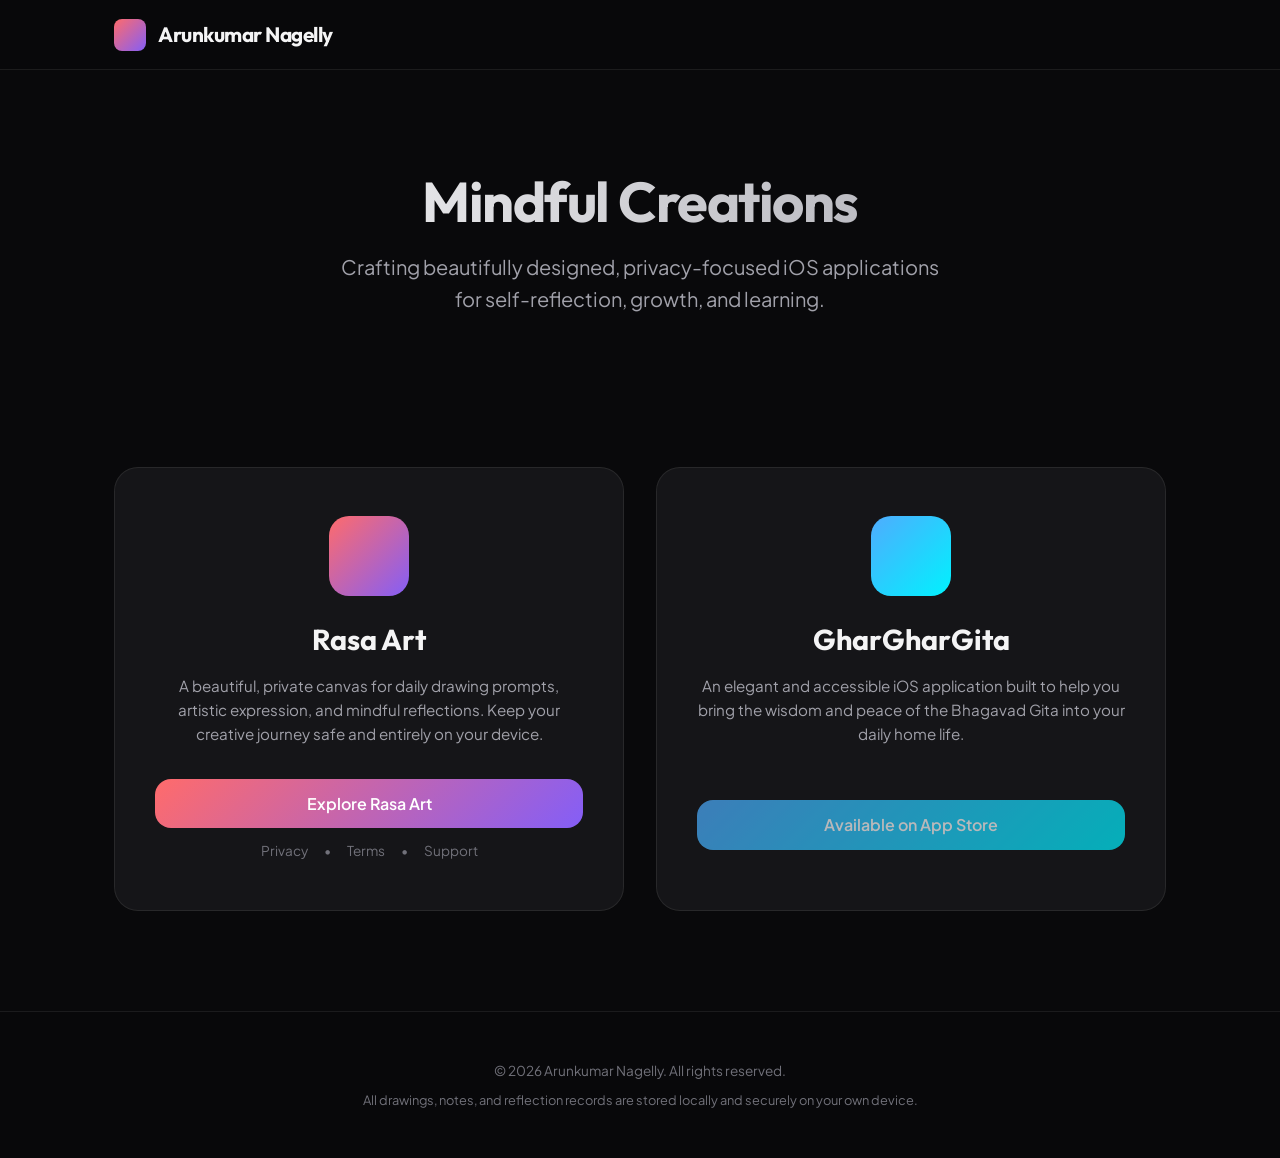
==== index.html @ 103f758f "Initial commit of Rasa Art and GharGharGita website" ====
<!DOCTYPE html>
<html lang="en">
<head>
    <meta charset="UTF-8">
    <meta name="viewport" content="width=device-width, initial-scale=1.0">
    <title>Arunkumar Nagelly - iOS Apps</title>
    <meta name="description" content="Official website of Arunkumar Nagelly, creator of mindful iOS apps including Rasa Art and GharGharGita.">
    <!-- OpenGraph Tags -->
    <meta property="og:title" content="Arunkumar Nagelly - iOS Apps">
    <meta property="og:description" content="Official website of Arunkumar Nagelly, creator of mindful iOS apps including Rasa Art and GharGharGita.">
    <meta property="og:type" content="website">
    
    <link rel="stylesheet" href="styles.css">
</head>
<body>
    <header>
        <div class="container nav-container">
            <a href="index.html" class="logo-link">
                <span class="logo-icon"></span>
                <span>Arunkumar Nagelly</span>
            </a>
        </div>
    </header>

    <main class="container">
        <section class="hero">
            <h1 class="hero-title">Mindful Creations</h1>
            <p class="hero-tagline">Crafting beautifully designed, privacy-focused iOS applications for self-reflection, growth, and learning.</p>
        </section>

        <section class="portal-grid">
            <!-- Rasa Art Card -->
            <div class="app-card rasa-card">
                <div class="logo-icon" style="width: 80px; height: 80px; border-radius: 20px; margin-bottom: 20px;"></div>
                <h2 class="app-card-title">Rasa Art</h2>
                <p class="app-card-desc">A beautiful, private canvas for daily drawing prompts, artistic expression, and mindful reflections. Keep your creative journey safe and entirely on your device.</p>
                <a href="rasaart/index.html" class="app-card-btn" style="background: var(--accent-rasa); border: none;">Explore Rasa Art</a>
                <div class="app-card-links">
                    <a href="rasaart/privacy.html">Privacy</a> • 
                    <a href="rasaart/terms.html">Terms</a> • 
                    <a href="rasaart/support.html">Support</a>
                </div>
            </div>

            <!-- GharGharGita Card -->
            <div class="app-card gita-card">
                <div class="logo-icon gita" style="width: 80px; height: 80px; border-radius: 20px; margin-bottom: 20px;"></div>
                <h2 class="app-card-title">GharGharGita</h2>
                <p class="app-card-desc">An elegant and accessible iOS application built to help you bring the wisdom and peace of the Bhagavad Gita into your daily home life.</p>
                <a href="#" class="app-card-btn" style="background: var(--accent-gita); border: none; opacity: 0.7; cursor: not-allowed;">Available on App Store</a>
            </div>
        </section>
    </main>

    <footer>
        <div class="container">
            <p>&copy; 2026 Arunkumar Nagelly. All rights reserved.</p>
            <p style="margin-top: 8px; font-size: 0.8rem; color: var(--text-muted);">All drawings, notes, and reflection records are stored locally and securely on your own device.</p>
        </div>
    </footer>
</body>
</html>
---- styles.css ----
/* styles.css */
@import url('https://fonts.googleapis.com/css2?family=Outfit:wght@300;400;500;600;700&family=Plus+Jakarta+Sans:ital,wght@0,300;0,400;0,500;0,600;0,700;1,400&display=swap');

:root {
    --bg-primary: #09090b;
    --bg-secondary: #18181b;
    --bg-card: rgba(28, 28, 30, 0.7);
    --border-color: rgba(255, 255, 255, 0.08);
    
    --text-primary: #f4f4f5;
    --text-secondary: #a1a1aa;
    --text-muted: #71717a;
    
    --accent-glow: linear-gradient(135deg, #ff4e50 0%, #f9d423 100%);
    --accent-rasa: linear-gradient(135deg, #ff6b6b 0%, #845ef7 100%);
    --accent-gita: linear-gradient(135deg, #4facfe 0%, #00f2fe 100%);
    
    --font-heading: 'Outfit', -apple-system, BlinkMacSystemFont, "Segoe UI", Roboto, sans-serif;
    --font-body: 'Plus Jakarta Sans', -apple-system, BlinkMacSystemFont, "Segoe UI", Roboto, sans-serif;
    
    --transition-smooth: all 0.3s cubic-bezier(0.16, 1, 0.3, 1);
    --border-radius-lg: 24px;
    --border-radius-md: 16px;
    --border-radius-sm: 8px;
    --max-width: 1100px;
}

* {
    box-sizing: border-box;
    margin: 0;
    padding: 0;
}

html, body {
    background-color: var(--bg-primary);
    color: var(--text-primary);
    font-family: var(--font-body);
    line-height: 1.6;
    -webkit-font-smoothing: antialiased;
    overflow-x: hidden;
}

a {
    color: inherit;
    text-decoration: none;
    transition: var(--transition-smooth);
}

/* Common Layout Elements */
.container {
    max-width: var(--max-width);
    margin: 0 auto;
    padding: 0 24px;
}

/* Header Navbar */
header {
    position: sticky;
    top: 0;
    z-index: 100;
    backdrop-filter: blur(20px);
    -webkit-backdrop-filter: blur(20px);
    border-bottom: 1px solid var(--border-color);
    background-color: rgba(9, 9, 11, 0.7);
    padding: 18px 0;
}

.nav-container {
    display: flex;
    justify-content: space-between;
    align-items: center;
}

.logo-link {
    display: flex;
    align-items: center;
    gap: 12px;
    font-family: var(--font-heading);
    font-weight: 700;
    font-size: 1.3rem;
    letter-spacing: -0.5px;
}

.logo-icon {
    width: 32px;
    height: 32px;
    border-radius: var(--border-radius-sm);
    background: var(--accent-rasa);
    display: inline-block;
}

.logo-icon.gita {
    background: var(--accent-gita);
}

.nav-links {
    display: flex;
    gap: 28px;
    list-style: none;
}

.nav-links a {
    font-size: 0.95rem;
    font-weight: 500;
    color: var(--text-secondary);
}

.nav-links a:hover {
    color: var(--text-primary);
}

.nav-links a.active {
    color: var(--text-primary);
    position: relative;
}

.nav-links a.active::after {
    content: '';
    position: absolute;
    bottom: -6px;
    left: 0;
    width: 100%;
    height: 2px;
    background: var(--accent-rasa);
    border-radius: 2px;
}

/* Hero Section */
.hero {
    padding: 100px 0 60px 0;
    text-align: center;
    position: relative;
}

.hero::before {
    content: '';
    position: absolute;
    top: -10%;
    left: 50%;
    transform: translateX(-50%);
    width: 600px;
    height: 400px;
    background: radial-gradient(circle, rgba(132, 94, 247, 0.15) 0%, rgba(9, 9, 11, 0) 70%);
    z-index: -1;
    pointer-events: none;
}

.hero-app-icon {
    width: 120px;
    height: 120px;
    border-radius: 28px;
    box-shadow: 0 20px 40px rgba(0, 0, 0, 0.5);
    margin-bottom: 24px;
    border: 1px solid rgba(255, 255, 255, 0.1);
    transition: var(--transition-smooth);
}

.hero-app-icon:hover {
    transform: scale(1.05) rotate(2deg);
}

.hero-title {
    font-family: var(--font-heading);
    font-size: 3.5rem;
    font-weight: 700;
    letter-spacing: -1.5px;
    line-height: 1.15;
    margin-bottom: 16px;
    background: linear-gradient(to right, #ffffff, #a1a1aa);
    -webkit-background-clip: text;
    -webkit-text-fill-color: transparent;
}

.hero-tagline {
    font-size: 1.25rem;
    color: var(--text-secondary);
    max-width: 600px;
    margin: 0 auto 32px auto;
    font-weight: 400;
}

/* App Store Badge */
.app-store-badge {
    display: inline-block;
    background: #000;
    border: 1px solid #333;
    border-radius: 12px;
    padding: 10px 24px;
    font-family: var(--font-heading);
    font-weight: 600;
    font-size: 1rem;
    color: #fff;
    transition: var(--transition-smooth);
    box-shadow: 0 10px 30px rgba(0, 0, 0, 0.3);
}

.app-store-badge:hover {
    background: #111;
    border-color: #555;
    transform: translateY(-2px);
    box-shadow: 0 15px 35px rgba(0, 0, 0, 0.4);
}

/* Features Grid */
.features-section {
    padding: 80px 0;
}

.section-title {
    font-family: var(--font-heading);
    font-size: 2.25rem;
    font-weight: 700;
    letter-spacing: -0.5px;
    text-align: center;
    margin-bottom: 48px;
}

.features-grid {
    display: grid;
    grid-template-columns: repeat(auto-fit, minmax(320px, 1fr));
    gap: 24px;
}

.feature-card {
    background: var(--bg-card);
    border: 1px solid var(--border-color);
    border-radius: var(--border-radius-lg);
    padding: 32px;
    backdrop-filter: blur(10px);
    -webkit-backdrop-filter: blur(10px);
    transition: var(--transition-smooth);
    display: flex;
    flex-direction: column;
    justify-content: flex-start;
}

.feature-card:hover {
    transform: translateY(-6px);
    border-color: rgba(255, 255, 255, 0.15);
    box-shadow: 0 20px 40px rgba(0, 0, 0, 0.4);
}

.feature-icon-wrapper {
    width: 48px;
    height: 48px;
    border-radius: var(--border-radius-md);
    background: rgba(255, 255, 255, 0.05);
    display: flex;
    align-items: center;
    justify-content: center;
    margin-bottom: 20px;
    font-size: 1.5rem;
    border: 1px solid rgba(255, 255, 255, 0.05);
}

.feature-card h3 {
    font-family: var(--font-heading);
    font-size: 1.4rem;
    font-weight: 600;
    margin-bottom: 12px;
}

.feature-card p {
    color: var(--text-secondary);
    font-size: 0.95rem;
    line-height: 1.6;
}

/* Premium Information */
.premium-section {
    padding: 80px 0;
    position: relative;
}

.premium-card {
    background: linear-gradient(180deg, rgba(28, 28, 30, 0.6) 0%, rgba(14, 14, 16, 0.8) 100%);
    border: 1px solid rgba(132, 94, 247, 0.3);
    border-radius: var(--border-radius-lg);
    padding: 48px;
    text-align: center;
    position: relative;
    overflow: hidden;
    max-width: 800px;
    margin: 0 auto;
    backdrop-filter: blur(10px);
    -webkit-backdrop-filter: blur(10px);
}

.premium-card::before {
    content: '';
    position: absolute;
    top: -50%;
    left: -50%;
    width: 200%;
    height: 200%;
    background: radial-gradient(circle, rgba(132, 94, 247, 0.1) 0%, rgba(9, 9, 11, 0) 60%);
    pointer-events: none;
    z-index: -1;
}

.premium-badge {
    background: var(--accent-rasa);
    color: white;
    font-size: 0.8rem;
    font-family: var(--font-heading);
    font-weight: 700;
    text-transform: uppercase;
    letter-spacing: 1px;
    padding: 6px 16px;
    border-radius: 20px;
    display: inline-block;
    margin-bottom: 20px;
}

.premium-title {
    font-family: var(--font-heading);
    font-size: 2rem;
    font-weight: 700;
    margin-bottom: 12px;
}

.premium-price {
    font-size: 1.5rem;
    font-family: var(--font-heading);
    font-weight: 600;
    color: #ff6b6b;
    margin-bottom: 24px;
}

.premium-list {
    text-align: left;
    max-width: 500px;
    margin: 0 auto 32px auto;
    list-style: none;
}

.premium-list li {
    padding-left: 28px;
    position: relative;
    margin-bottom: 12px;
    font-size: 1rem;
    color: var(--text-secondary);
}

.premium-list li::before {
    content: '✦';
    position: absolute;
    left: 0;
    top: 0;
    color: #ff6b6b;
}

/* Legal Documents & Support layout */
.doc-layout {
    max-width: 750px;
    margin: 60px auto 100px auto;
    padding: 0 24px;
}

.doc-header {
    margin-bottom: 40px;
    text-align: center;
}

.doc-title {
    font-family: var(--font-heading);
    font-size: 2.75rem;
    font-weight: 700;
    letter-spacing: -1px;
    margin-bottom: 12px;
}

.doc-date {
    color: var(--text-muted);
    font-size: 0.9rem;
    text-transform: uppercase;
    letter-spacing: 0.5px;
}

.doc-content h2 {
    font-family: var(--font-heading);
    font-size: 1.6rem;
    font-weight: 600;
    margin-top: 36px;
    margin-bottom: 16px;
    color: var(--text-primary);
    border-bottom: 1px solid var(--border-color);
    padding-bottom: 8px;
}

.doc-content p {
    color: var(--text-secondary);
    margin-bottom: 20px;
    font-size: 1rem;
    line-height: 1.7;
}

.doc-content ul {
    margin-bottom: 24px;
    padding-left: 20px;
    color: var(--text-secondary);
}

.doc-content li {
    margin-bottom: 8px;
    font-size: 1rem;
}

/* Support Page Accordion / Items */
.faq-container {
    margin-top: 32px;
}

.faq-item {
    background: var(--bg-card);
    border: 1px solid var(--border-color);
    border-radius: var(--border-radius-md);
    margin-bottom: 16px;
    padding: 24px;
    transition: var(--transition-smooth);
}

.faq-item:hover {
    border-color: rgba(255, 255, 255, 0.15);
}

.faq-question {
    font-family: var(--font-heading);
    font-size: 1.15rem;
    font-weight: 600;
    margin-bottom: 8px;
    color: var(--text-primary);
}

.faq-answer {
    color: var(--text-secondary);
    font-size: 0.95rem;
    line-height: 1.6;
}

/* Contact Info block */
.contact-block {
    background: var(--bg-card);
    border: 1px solid var(--border-color);
    border-radius: var(--border-radius-lg);
    padding: 40px;
    text-align: center;
    margin-top: 48px;
}

.contact-email {
    display: inline-block;
    font-family: var(--font-heading);
    font-size: 1.25rem;
    font-weight: 600;
    color: #ff6b6b;
    margin-top: 12px;
}

/* App Hub / Portal Layout */
.portal-grid {
    display: grid;
    grid-template-columns: repeat(auto-fit, minmax(400px, 1fr));
    gap: 32px;
    padding: 60px 0 100px 0;
}

@media (max-width: 768px) {
    .portal-grid {
        grid-template-columns: 1fr;
    }
}

.app-card {
    background: var(--bg-card);
    border: 1px solid var(--border-color);
    border-radius: var(--border-radius-lg);
    padding: 48px 40px;
    backdrop-filter: blur(10px);
    -webkit-backdrop-filter: blur(10px);
    transition: var(--transition-smooth);
    display: flex;
    flex-direction: column;
    align-items: center;
    text-align: center;
    position: relative;
    overflow: hidden;
}

.app-card:hover {
    transform: translateY(-8px);
    box-shadow: 0 30px 60px rgba(0, 0, 0, 0.4);
}

.app-card.rasa-card:hover {
    border-color: rgba(132, 94, 247, 0.4);
}

.app-card.gita-card:hover {
    border-color: rgba(79, 172, 254, 0.4);
}

.app-card-icon {
    width: 96px;
    height: 96px;
    border-radius: 22px;
    margin-bottom: 24px;
    border: 1px solid rgba(255, 255, 255, 0.08);
}

.app-card-title {
    font-family: var(--font-heading);
    font-size: 1.8rem;
    font-weight: 700;
    margin-bottom: 12px;
}

.app-card-desc {
    color: var(--text-secondary);
    font-size: 0.95rem;
    margin-bottom: 32px;
    line-height: 1.6;
    flex-grow: 1;
}

.app-card-btn {
    background: rgba(255, 255, 255, 0.05);
    border: 1px solid rgba(255, 255, 255, 0.1);
    color: #fff;
    padding: 12px 28px;
    border-radius: var(--border-radius-md);
    font-weight: 600;
    transition: var(--transition-smooth);
    width: 100%;
    margin-bottom: 12px;
}

.app-card-btn:hover {
    background: #fff;
    color: #000;
    border-color: #fff;
}

.app-card-links {
    display: flex;
    gap: 16px;
    font-size: 0.85rem;
    color: var(--text-muted);
}

.app-card-links a:hover {
    color: var(--text-primary);
}

/* Footer styling */
footer {
    border-top: 1px solid var(--border-color);
    padding: 48px 0;
    color: var(--text-muted);
    font-size: 0.85rem;
    text-align: center;
    background: rgba(9, 9, 11, 0.5);
}

.footer-nav {
    display: flex;
    justify-content: center;
    gap: 24px;
    margin-bottom: 20px;
}

.footer-nav a {
    color: var(--text-secondary);
}

.footer-nav a:hover {
    color: var(--text-primary);
}

/* Media Queries */
@media (max-width: 768px) {
    .hero-title {
        font-size: 2.5rem;
    }
    
    .nav-links {
        display: none; /* simple mobile fallback, or we rely on full responsive layout */
    }
    
    .features-grid {
        grid-template-columns: 1fr;
    }
}
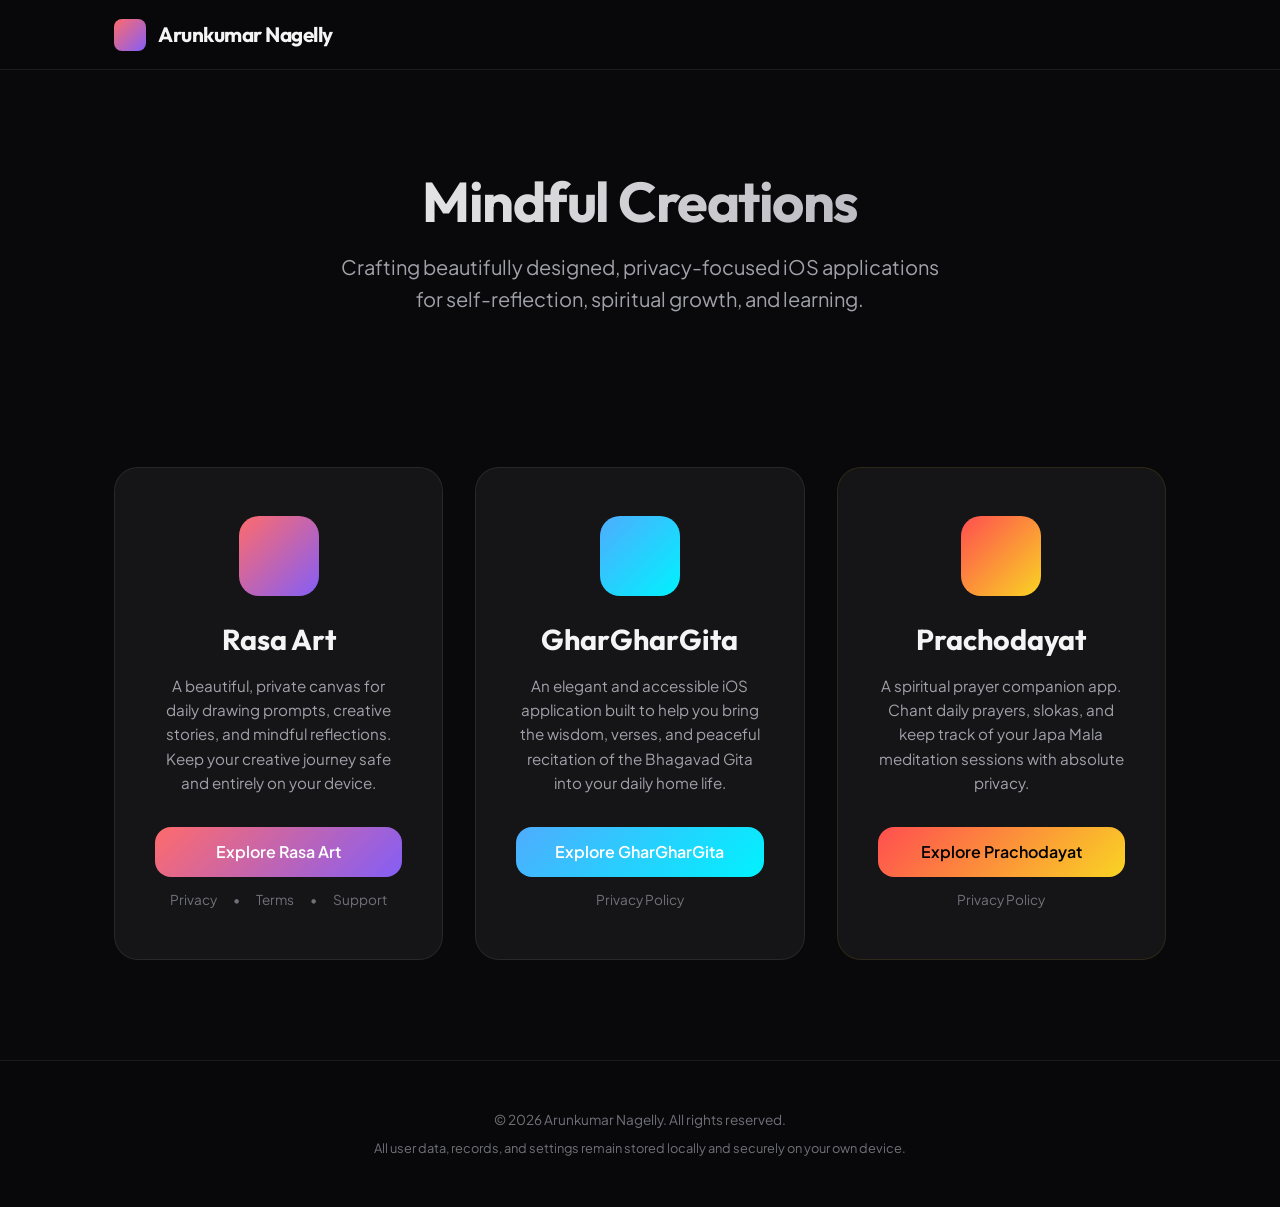
==== commit 8e520320: "Add modern landing pages for GharGharGita and Prachodayat" ====
--- a/index.html
+++ b/index.html
@@ -4,10 +4,10 @@
     <meta charset="UTF-8">
     <meta name="viewport" content="width=device-width, initial-scale=1.0">
     <title>Arunkumar Nagelly - iOS Apps</title>
-    <meta name="description" content="Official website of Arunkumar Nagelly, creator of mindful iOS apps including Rasa Art and GharGharGita.">
+    <meta name="description" content="Official website of Arunkumar Nagelly, creator of mindful iOS apps including Rasa Art, GharGharGita, and Prachodayat.">
     <!-- OpenGraph Tags -->
     <meta property="og:title" content="Arunkumar Nagelly - iOS Apps">
-    <meta property="og:description" content="Official website of Arunkumar Nagelly, creator of mindful iOS apps including Rasa Art and GharGharGita.">
+    <meta property="og:description" content="Official website of Arunkumar Nagelly, creator of mindful iOS apps including Rasa Art, GharGharGita, and Prachodayat.">
     <meta property="og:type" content="website">
     
     <link rel="stylesheet" href="styles.css">
@@ -25,16 +25,16 @@
     <main class="container">
         <section class="hero">
             <h1 class="hero-title">Mindful Creations</h1>
-            <p class="hero-tagline">Crafting beautifully designed, privacy-focused iOS applications for self-reflection, growth, and learning.</p>
+            <p class="hero-tagline">Crafting beautifully designed, privacy-focused iOS applications for self-reflection, spiritual growth, and learning.</p>
         </section>
 
-        <section class="portal-grid">
+        <section class="portal-grid" style="grid-template-columns: repeat(auto-fit, minmax(320px, 1fr));">
             <!-- Rasa Art Card -->
             <div class="app-card rasa-card">
                 <div class="logo-icon" style="width: 80px; height: 80px; border-radius: 20px; margin-bottom: 20px;"></div>
                 <h2 class="app-card-title">Rasa Art</h2>
-                <p class="app-card-desc">A beautiful, private canvas for daily drawing prompts, artistic expression, and mindful reflections. Keep your creative journey safe and entirely on your device.</p>
-                <a href="rasaart/index.html" class="app-card-btn" style="background: var(--accent-rasa); border: none;">Explore Rasa Art</a>
+                <p class="app-card-desc">A beautiful, private canvas for daily drawing prompts, creative stories, and mindful reflections. Keep your creative journey safe and entirely on your device.</p>
+                <a href="rasaart/index.html" class="app-card-btn" style="background: var(--accent-rasa); border: none; margin-top: auto;">Explore Rasa Art</a>
                 <div class="app-card-links">
                     <a href="rasaart/privacy.html">Privacy</a> • 
                     <a href="rasaart/terms.html">Terms</a> • 
@@ -46,8 +46,22 @@
             <div class="app-card gita-card">
                 <div class="logo-icon gita" style="width: 80px; height: 80px; border-radius: 20px; margin-bottom: 20px;"></div>
                 <h2 class="app-card-title">GharGharGita</h2>
-                <p class="app-card-desc">An elegant and accessible iOS application built to help you bring the wisdom and peace of the Bhagavad Gita into your daily home life.</p>
-                <a href="#" class="app-card-btn" style="background: var(--accent-gita); border: none; opacity: 0.7; cursor: not-allowed;">Available on App Store</a>
+                <p class="app-card-desc">An elegant and accessible iOS application built to help you bring the wisdom, verses, and peaceful recitation of the Bhagavad Gita into your daily home life.</p>
+                <a href="gharghargita/index.html" class="app-card-btn" style="background: var(--accent-gita); border: none; margin-top: auto;">Explore GharGharGita</a>
+                <div class="app-card-links">
+                    <a href="privacypolicy.html">Privacy Policy</a>
+                </div>
+            </div>
+
+            <!-- Prachodayat Card -->
+            <div class="app-card prachodayat-card" style="border-color: rgba(249, 212, 35, 0.1);">
+                <div class="logo-icon" style="width: 80px; height: 80px; border-radius: 20px; margin-bottom: 20px; background: var(--accent-glow);"></div>
+                <h2 class="app-card-title">Prachodayat</h2>
+                <p class="app-card-desc">A spiritual prayer companion app. Chant daily prayers, slokas, and keep track of your Japa Mala meditation sessions with absolute privacy.</p>
+                <a href="prachodayat/index.html" class="app-card-btn" style="background: var(--accent-glow); color: #000; border: none; margin-top: auto;">Explore Prachodayat</a>
+                <div class="app-card-links">
+                    <a href="prachodayatprivacypolicy.html">Privacy Policy</a>
+                </div>
             </div>
         </section>
     </main>
@@ -55,7 +69,7 @@
     <footer>
         <div class="container">
             <p>&copy; 2026 Arunkumar Nagelly. All rights reserved.</p>
-            <p style="margin-top: 8px; font-size: 0.8rem; color: var(--text-muted);">All drawings, notes, and reflection records are stored locally and securely on your own device.</p>
+            <p style="margin-top: 8px; font-size: 0.8rem; color: var(--text-muted);">All user data, records, and settings remain stored locally and securely on your own device.</p>
         </div>
     </footer>
 </body>
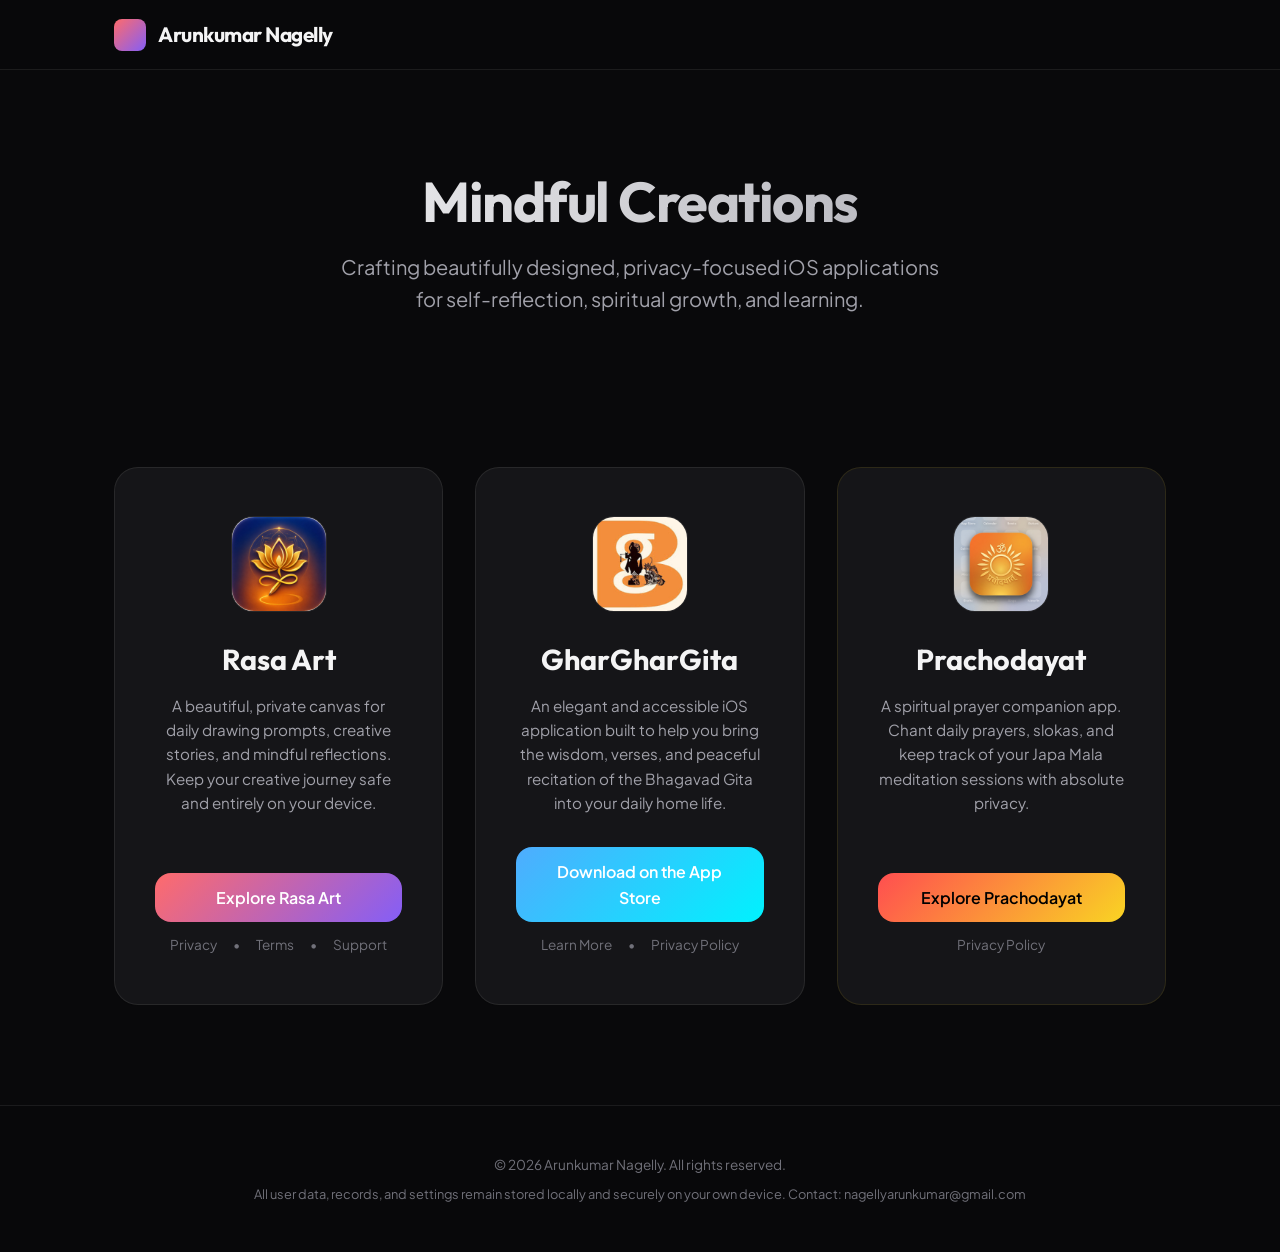
==== commit 1703190f: "Update app icons, email, and GharGharGita App Store links" ====
--- a/index.html
+++ b/index.html
@@ -31,7 +31,7 @@
         <section class="portal-grid" style="grid-template-columns: repeat(auto-fit, minmax(320px, 1fr));">
             <!-- Rasa Art Card -->
             <div class="app-card rasa-card">
-                <div class="logo-icon" style="width: 80px; height: 80px; border-radius: 20px; margin-bottom: 20px;"></div>
+                <img src="rasaart/assets/logo.png" alt="Rasa Art Icon" class="app-card-icon" style="object-fit: cover;">
                 <h2 class="app-card-title">Rasa Art</h2>
                 <p class="app-card-desc">A beautiful, private canvas for daily drawing prompts, creative stories, and mindful reflections. Keep your creative journey safe and entirely on your device.</p>
                 <a href="rasaart/index.html" class="app-card-btn" style="background: var(--accent-rasa); border: none; margin-top: auto;">Explore Rasa Art</a>
@@ -44,18 +44,19 @@
 
             <!-- GharGharGita Card -->
             <div class="app-card gita-card">
-                <div class="logo-icon gita" style="width: 80px; height: 80px; border-radius: 20px; margin-bottom: 20px;"></div>
+                <img src="gharghargita/assets/logo.png" alt="GharGharGita Icon" class="app-card-icon" style="object-fit: cover;">
                 <h2 class="app-card-title">GharGharGita</h2>
                 <p class="app-card-desc">An elegant and accessible iOS application built to help you bring the wisdom, verses, and peaceful recitation of the Bhagavad Gita into your daily home life.</p>
-                <a href="gharghargita/index.html" class="app-card-btn" style="background: var(--accent-gita); border: none; margin-top: auto;">Explore GharGharGita</a>
+                <a href="https://apps.apple.com/us/app/gharghargita-gita-learning-app/id1563381344" target="_blank" class="app-card-btn" style="background: var(--accent-gita); border: none; margin-top: auto;">Download on the App Store</a>
                 <div class="app-card-links">
+                    <a href="gharghargita/index.html">Learn More</a> • 
                     <a href="privacypolicy.html">Privacy Policy</a>
                 </div>
             </div>
 
             <!-- Prachodayat Card -->
             <div class="app-card prachodayat-card" style="border-color: rgba(249, 212, 35, 0.1);">
-                <div class="logo-icon" style="width: 80px; height: 80px; border-radius: 20px; margin-bottom: 20px; background: var(--accent-glow);"></div>
+                <img src="prachodayat/assets/logo.png" alt="Prachodayat Icon" class="app-card-icon" style="object-fit: cover;">
                 <h2 class="app-card-title">Prachodayat</h2>
                 <p class="app-card-desc">A spiritual prayer companion app. Chant daily prayers, slokas, and keep track of your Japa Mala meditation sessions with absolute privacy.</p>
                 <a href="prachodayat/index.html" class="app-card-btn" style="background: var(--accent-glow); color: #000; border: none; margin-top: auto;">Explore Prachodayat</a>
@@ -69,7 +70,7 @@
     <footer>
         <div class="container">
             <p>&copy; 2026 Arunkumar Nagelly. All rights reserved.</p>
-            <p style="margin-top: 8px; font-size: 0.8rem; color: var(--text-muted);">All user data, records, and settings remain stored locally and securely on your own device.</p>
+            <p style="margin-top: 8px; font-size: 0.8rem; color: var(--text-muted);">All user data, records, and settings remain stored locally and securely on your own device. Contact: nagellyarunkumar@gmail.com</p>
         </div>
     </footer>
 </body>
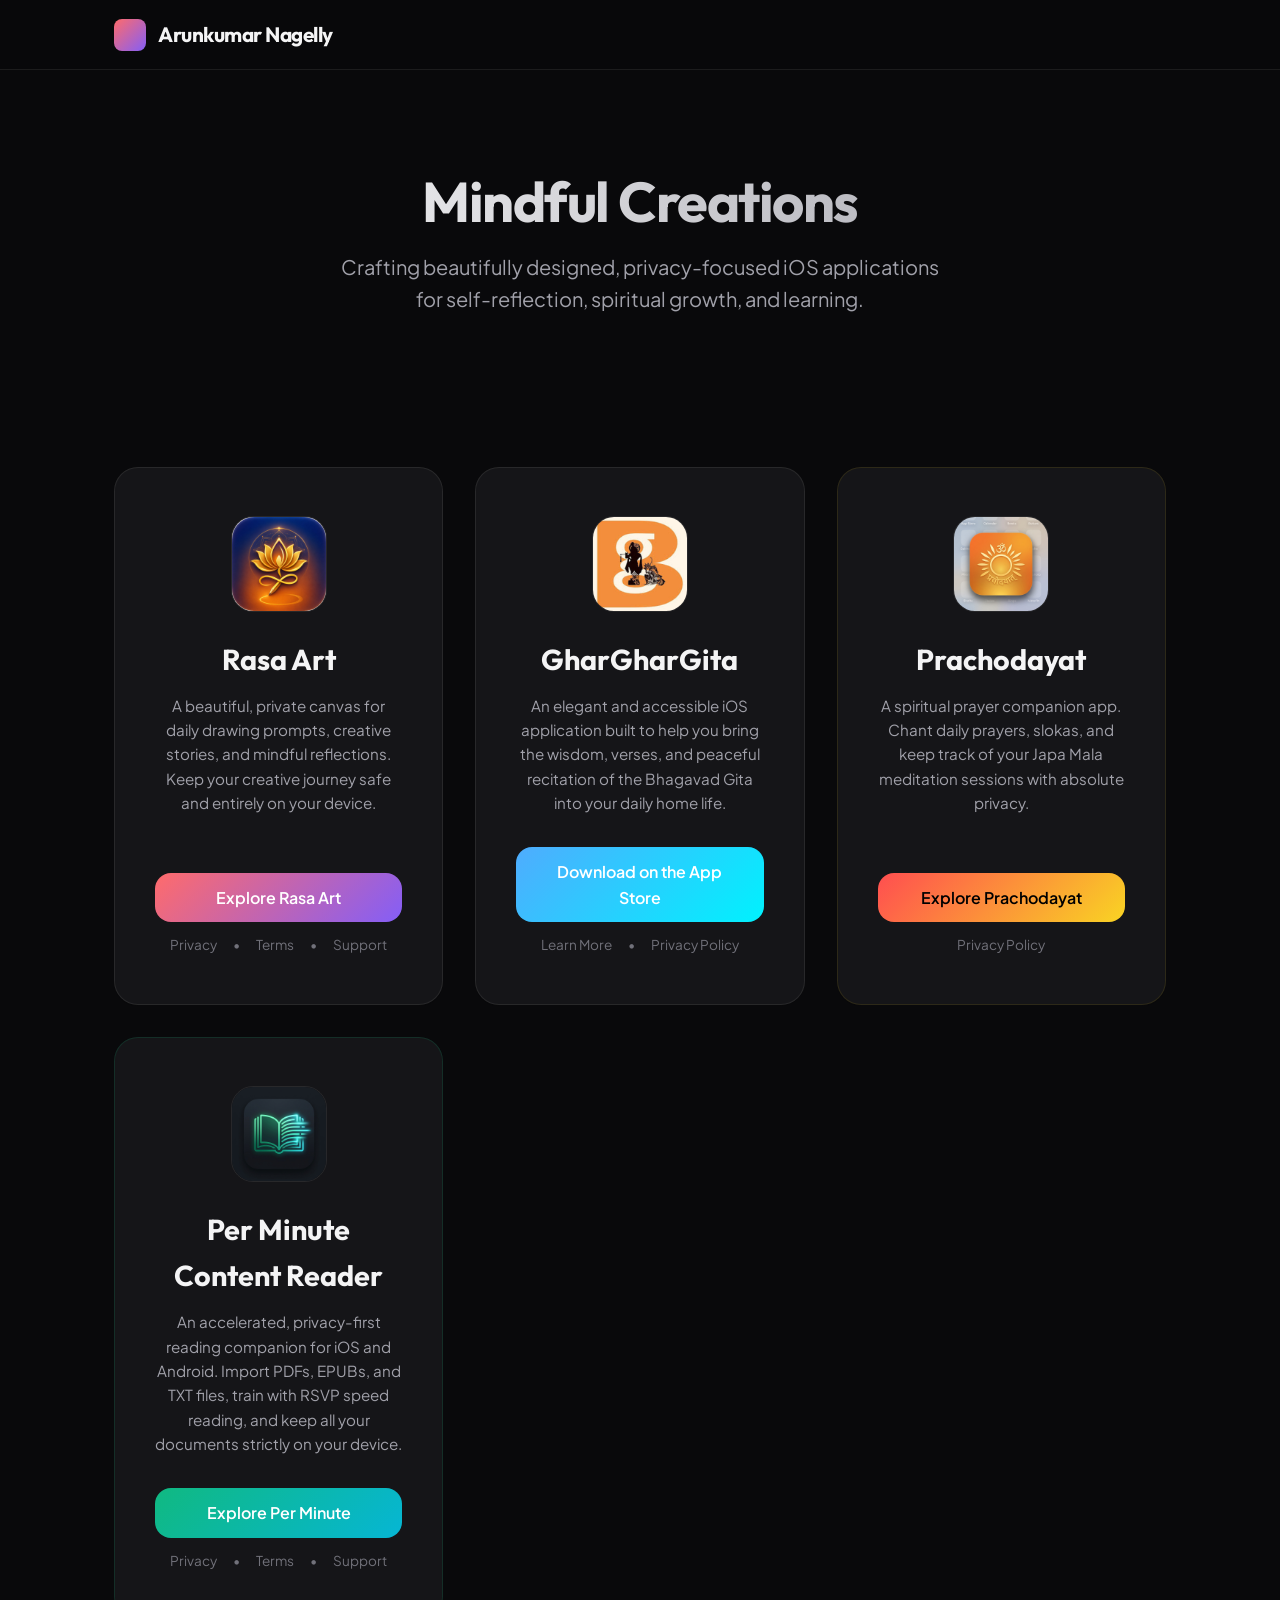
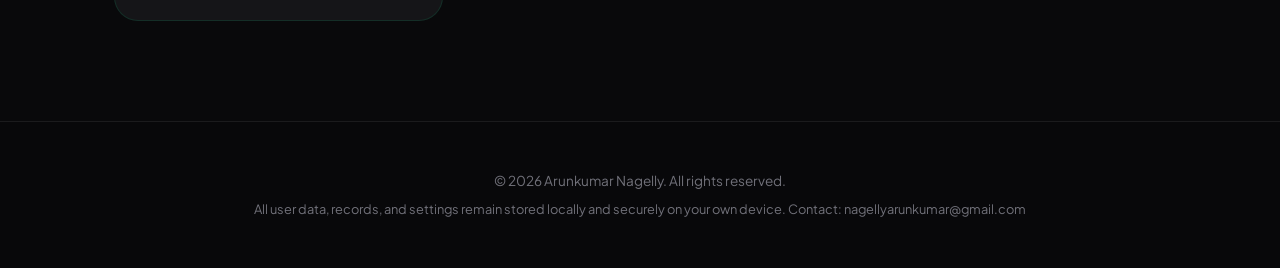
==== commit e8c1a3c7: "Add Per Minute Content Reader legal, privacy, terms, support, and landing pages" ====
--- a/index.html
+++ b/index.html
@@ -64,6 +64,19 @@
                     <a href="prachodayatprivacypolicy.html">Privacy Policy</a>
                 </div>
             </div>
+
+            <!-- Per Minute Content Reader Card -->
+            <div class="app-card perminute-card" style="border-color: rgba(16, 185, 129, 0.15);">
+                <img src="perminute/assets/logo.png" alt="Per Minute Icon" class="app-card-icon" style="object-fit: cover;">
+                <h2 class="app-card-title">Per Minute Content Reader</h2>
+                <p class="app-card-desc">An accelerated, privacy-first reading companion for iOS and Android. Import PDFs, EPUBs, and TXT files, train with RSVP speed reading, and keep all your documents strictly on your device.</p>
+                <a href="perminute/index.html" class="app-card-btn" style="background: var(--accent-perminute); color: #fff; border: none; margin-top: auto;">Explore Per Minute</a>
+                <div class="app-card-links">
+                    <a href="perminute/privacy.html">Privacy</a> • 
+                    <a href="perminute/terms.html">Terms</a> • 
+                    <a href="perminute/support.html">Support</a>
+                </div>
+            </div>
         </section>
     </main>
 
--- a/styles.css
+++ b/styles.css
@@ -14,6 +14,7 @@
     --accent-glow: linear-gradient(135deg, #ff4e50 0%, #f9d423 100%);
     --accent-rasa: linear-gradient(135deg, #ff6b6b 0%, #845ef7 100%);
     --accent-gita: linear-gradient(135deg, #4facfe 0%, #00f2fe 100%);
+    --accent-perminute: linear-gradient(135deg, #10b981 0%, #06b6d4 100%);
     
     --font-heading: 'Outfit', -apple-system, BlinkMacSystemFont, "Segoe UI", Roboto, sans-serif;
     --font-body: 'Plus Jakarta Sans', -apple-system, BlinkMacSystemFont, "Segoe UI", Roboto, sans-serif;
@@ -93,6 +94,10 @@
     background: var(--accent-gita);
 }
 
+.logo-icon.perminute {
+    background: var(--accent-perminute);
+}
+
 .nav-links {
     display: flex;
     gap: 28px;
@@ -123,6 +128,10 @@
     height: 2px;
     background: var(--accent-rasa);
     border-radius: 2px;
+}
+
+.nav-links.perminute-nav a.active::after {
+    background: var(--accent-perminute);
 }
 
 /* Hero Section */
@@ -498,6 +507,10 @@
 
 .app-card.gita-card:hover {
     border-color: rgba(79, 172, 254, 0.4);
+}
+
+.app-card.perminute-card:hover {
+    border-color: rgba(16, 185, 129, 0.4);
 }
 
 .app-card-icon {
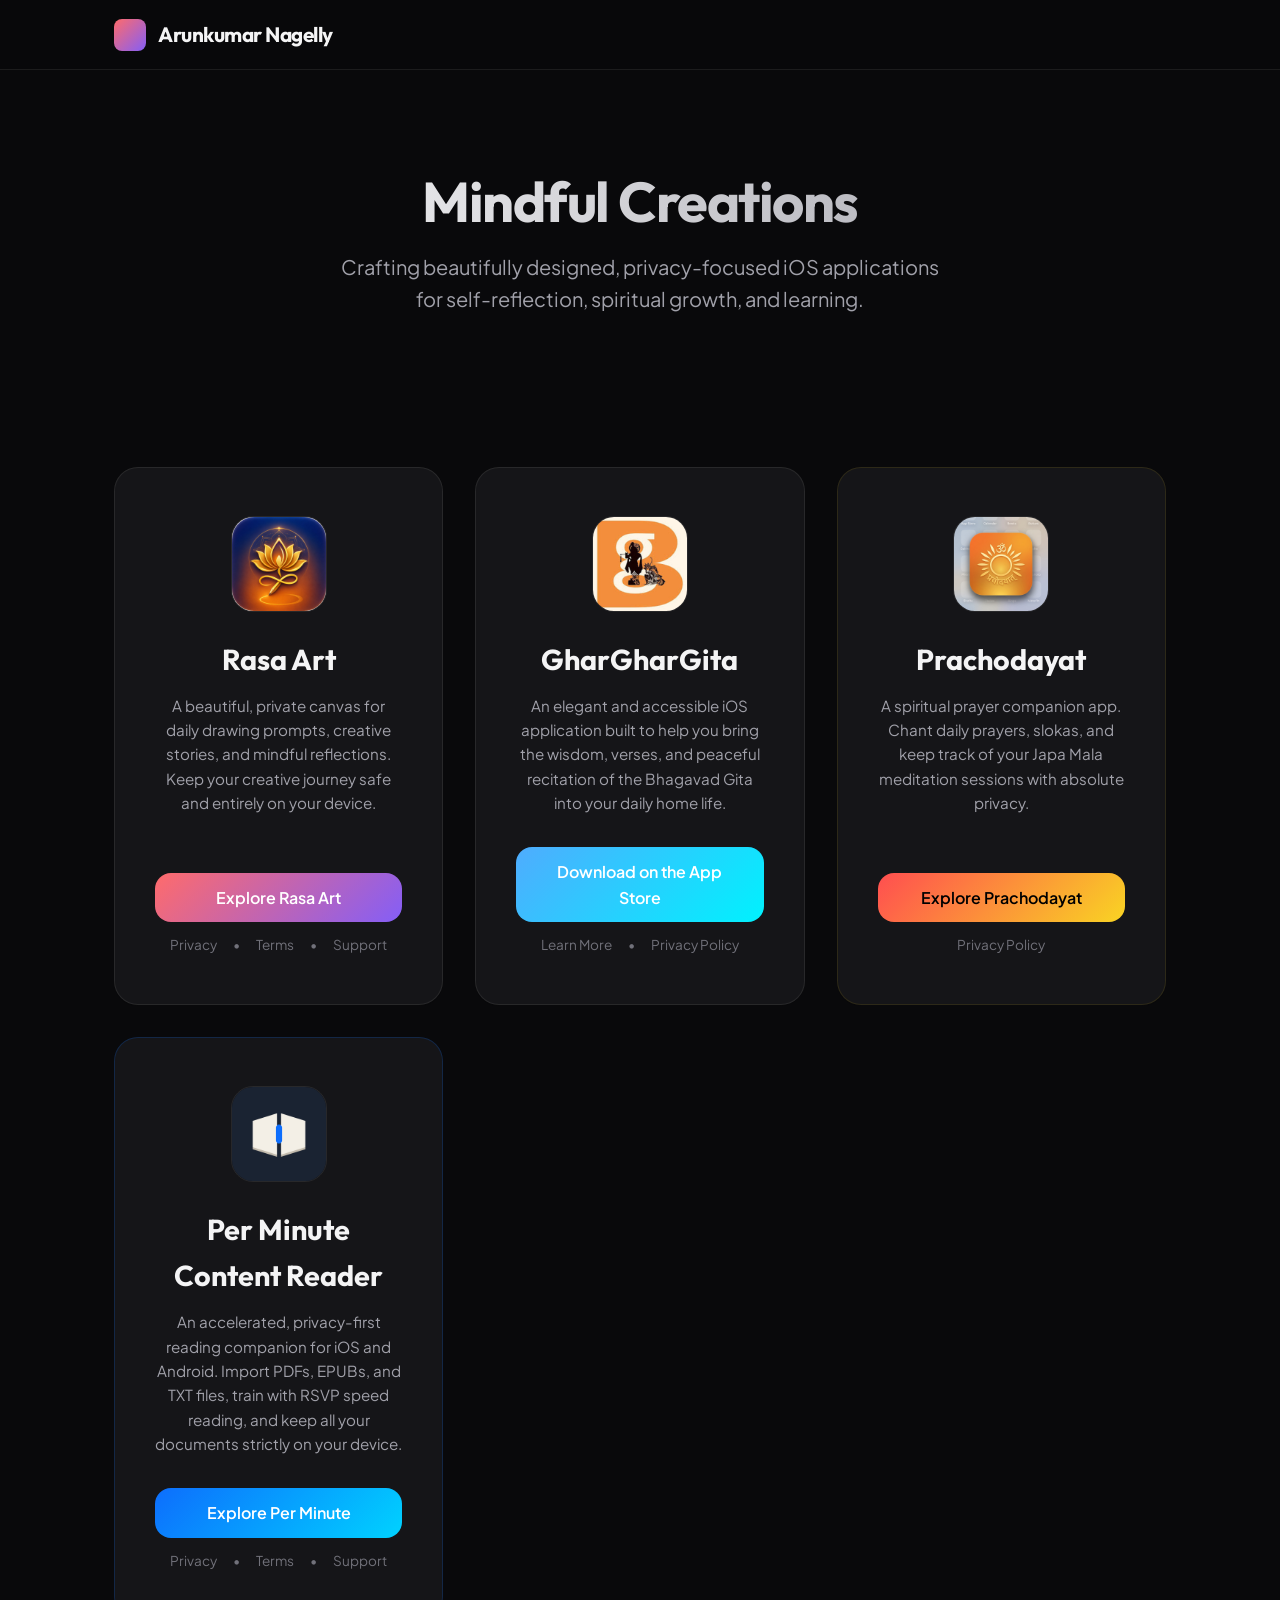
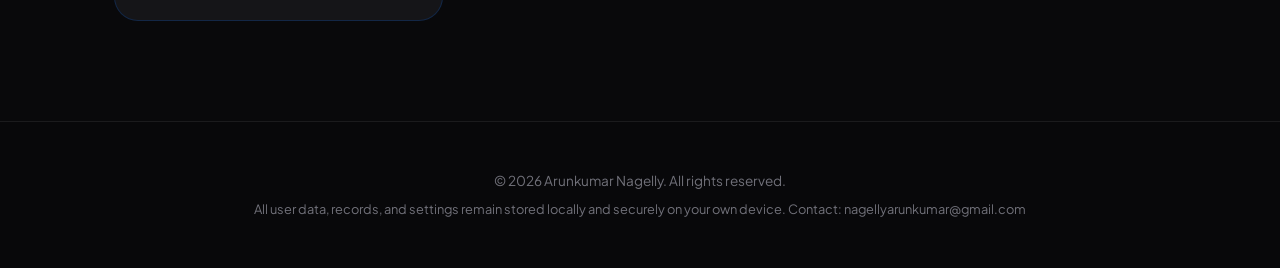
==== commit 74a06a64: "Update Per Minute logo and styling to match official app icon" ====
--- a/index.html
+++ b/index.html
@@ -66,7 +66,7 @@
             </div>
 
             <!-- Per Minute Content Reader Card -->
-            <div class="app-card perminute-card" style="border-color: rgba(16, 185, 129, 0.15);">
+            <div class="app-card perminute-card" style="border-color: rgba(13, 110, 253, 0.2);">
                 <img src="perminute/assets/logo.png" alt="Per Minute Icon" class="app-card-icon" style="object-fit: cover;">
                 <h2 class="app-card-title">Per Minute Content Reader</h2>
                 <p class="app-card-desc">An accelerated, privacy-first reading companion for iOS and Android. Import PDFs, EPUBs, and TXT files, train with RSVP speed reading, and keep all your documents strictly on your device.</p>
--- a/styles.css
+++ b/styles.css
@@ -14,7 +14,7 @@
     --accent-glow: linear-gradient(135deg, #ff4e50 0%, #f9d423 100%);
     --accent-rasa: linear-gradient(135deg, #ff6b6b 0%, #845ef7 100%);
     --accent-gita: linear-gradient(135deg, #4facfe 0%, #00f2fe 100%);
-    --accent-perminute: linear-gradient(135deg, #10b981 0%, #06b6d4 100%);
+    --accent-perminute: linear-gradient(135deg, #0d6efd 0%, #00d2ff 100%);
     
     --font-heading: 'Outfit', -apple-system, BlinkMacSystemFont, "Segoe UI", Roboto, sans-serif;
     --font-body: 'Plus Jakarta Sans', -apple-system, BlinkMacSystemFont, "Segoe UI", Roboto, sans-serif;
@@ -510,7 +510,7 @@
 }
 
 .app-card.perminute-card:hover {
-    border-color: rgba(16, 185, 129, 0.4);
+    border-color: rgba(13, 110, 253, 0.4);
 }
 
 .app-card-icon {
